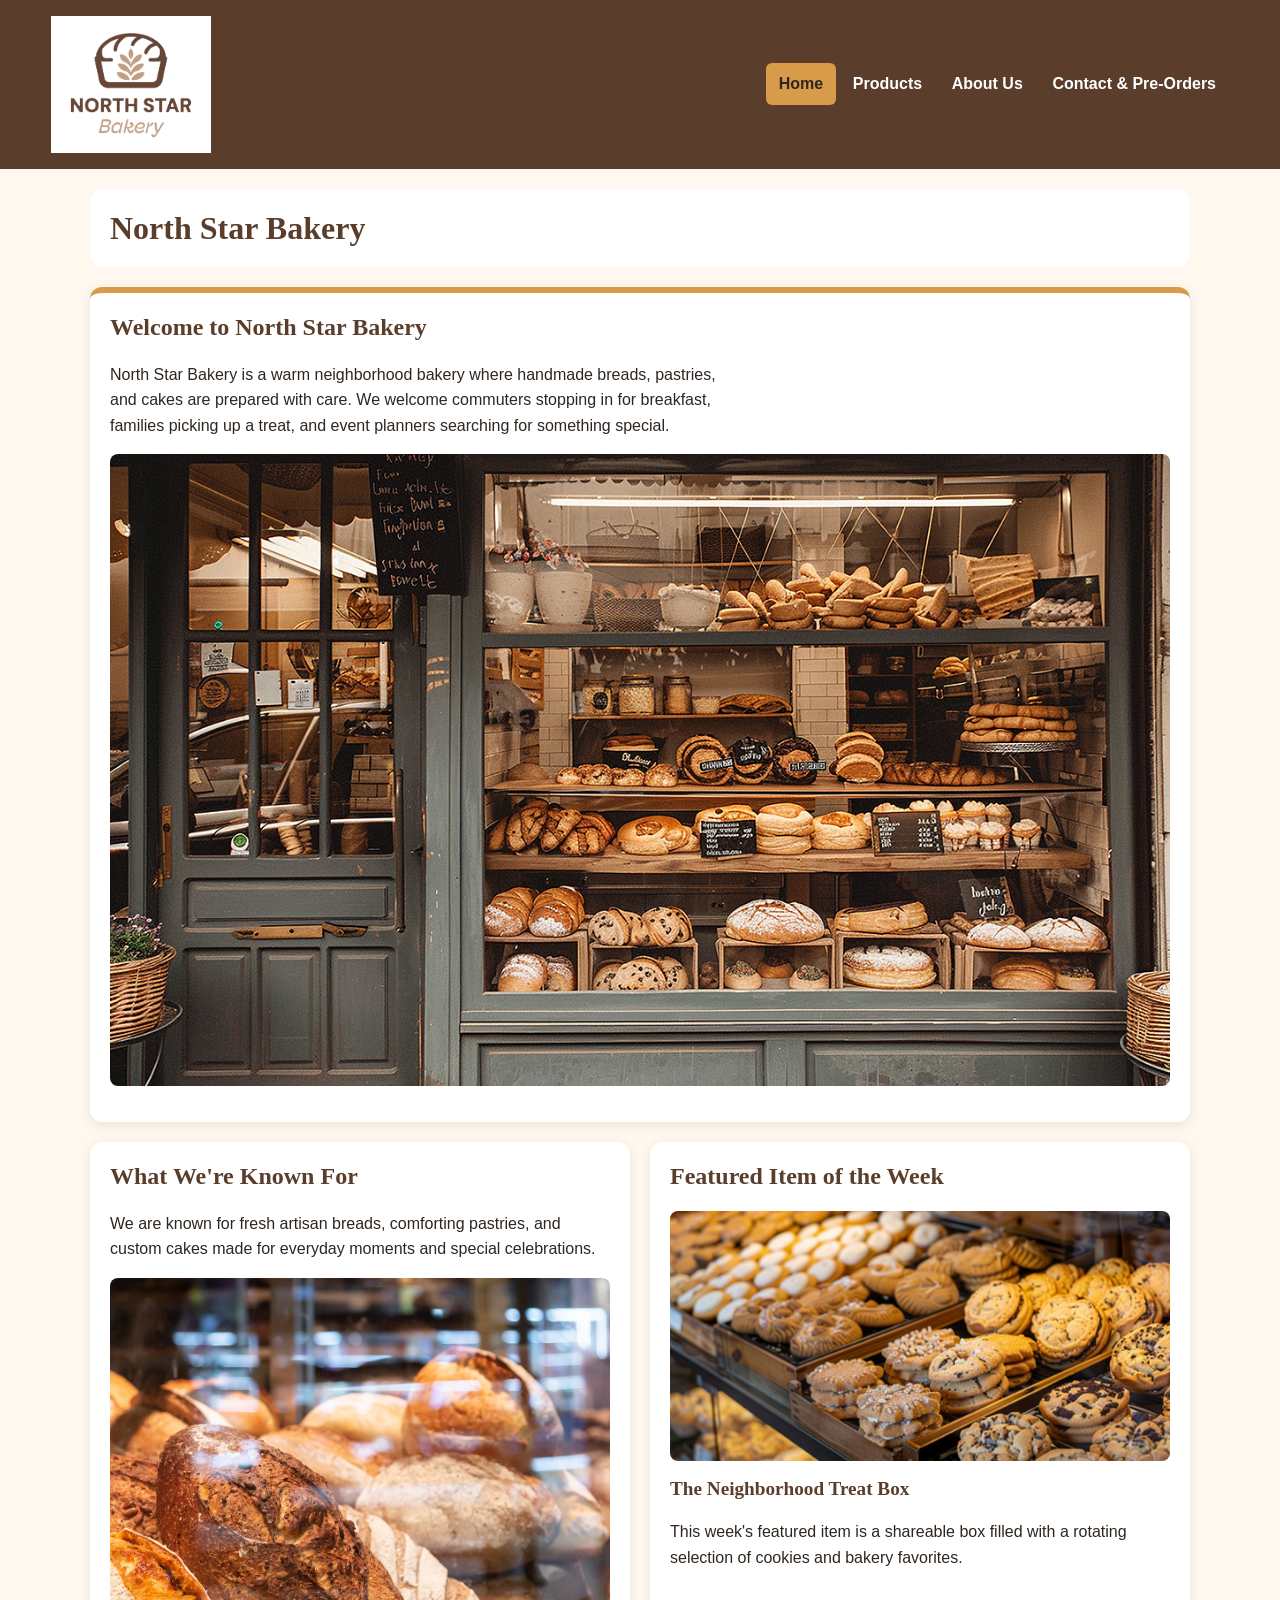
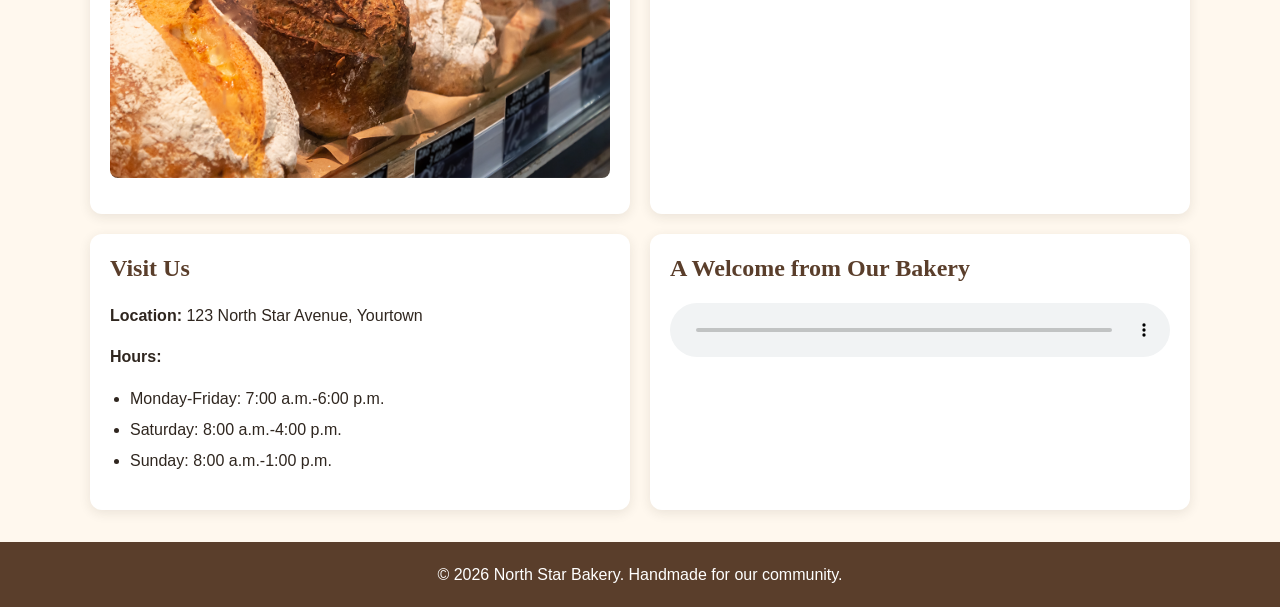
==== index.html @ 64541ff3 "Add North Star Bakery website Add North Star Bakery website" ====
<!DOCTYPE html>
<html lang="en">
<head>
    <meta charset="UTF-8">
    <meta name="viewport" content="width=device-width, initial-scale=1.0">
    <meta name="description" content="North Star Bakery - handmade breads, pastries, cakes, and neighborhood treats.">
    <title>North Star Bakery | Home</title>
    <link rel="stylesheet" href="styles.css">
</head>
<body>
    <header class="site-header">
        <a href="index.html" aria-label="North Star Bakery home">
            <img class="site-logo" src="bakery-logo.png" alt="North Star Bakery logo featuring a loaf of bread and wheat">
        </a>
        <nav class="site-nav" aria-label="Main navigation">
            <ul>
                <li><a href="index.html" aria-current="page">Home</a></li>
                <li><a href="products.html">Products</a></li>
                <li><a href="about.html">About Us</a></li>
                <li><a href="contact.html">Contact &amp; Pre-Orders</a></li>
            </ul>
        </nav>
    </header>

    <main class="site-main">
        <h1>North Star Bakery</h1>

        <section class="card hero">
            <h2>Welcome to North Star Bakery</h2>
            <p>North Star Bakery is a warm neighborhood bakery where handmade breads, pastries, and cakes are prepared with care. We welcome commuters stopping in for breakfast, families picking up a treat, and event planners searching for something special.</p>
            <img class="media" src="bakery-storefront.png" alt="Exterior display of North Star Bakery with shelves filled with freshly baked goods">
        </section>

        <section class="card">
            <h2>What We're Known For</h2>
            <p>We are known for fresh artisan breads, comforting pastries, and custom cakes made for everyday moments and special celebrations.</p>
            <img class="media" src="bakery-bread.png" alt="Selection of freshly baked artisan breads displayed in a bakery case">
        </section>

        <section class="card">
            <h2>Featured Item of the Week</h2>
            <picture>
                <source media="(max-width: 600px)" srcset="bakery-feature-small.png">
                <source media="(min-width: 601px)" srcset="bakery-feature-large.png">
                <img class="media" src="bakery-feature-large.png" alt="Featured selection of fresh baked cookies and pastries from North Star Bakery">
            </picture>
            <h3>The Neighborhood Treat Box</h3>
            <p>This week's featured item is a shareable box filled with a rotating selection of cookies and bakery favorites.</p>
        </section>

        <section class="card">
            <h2>Visit Us</h2>
            <p><strong>Location:</strong> 123 North Star Avenue, Yourtown</p>
            <p><strong>Hours:</strong></p>
            <ul class="hours-list">
                <li>Monday-Friday: 7:00 a.m.-6:00 p.m.</li>
                <li>Saturday: 8:00 a.m.-4:00 p.m.</li>
                <li>Sunday: 8:00 a.m.-1:00 p.m.</li>
            </ul>
        </section>

        <section class="card">
            <h2>A Welcome from Our Bakery</h2>
            <audio controls>
                <source src="bakery-welcome.mp3" type="audio/mpeg">
                Your browser does not support the audio element. Please contact North Star Bakery for a welcome message and current bakery information.
            </audio>
        </section>
    </main>

    <footer class="site-footer">
        <p>&copy; 2026 North Star Bakery. Handmade for our community.</p>
    </footer>
</body>
</html>
---- styles.css ----
/* North Star Bakery - Touchstone 3
   Mobile-first responsive design using Flexbox.
*/

:root {
    --brown: #5a3e2b;
    --cream: #fff8ee;
    --tan: #c49a78;
    --gold: #d89b4a;
    --white: #ffffff;
    --text: #2f261f;
}

* {
    box-sizing: border-box;
}

html {
    scroll-behavior: smooth;
}

body {
    margin: 0;
    background: var(--cream);
    color: var(--text);
    font-family: Arial, Helvetica, sans-serif;
    line-height: 1.6;
}

h1,
h2,
h3 {
    margin-top: 0;
    color: var(--brown);
    font-family: Georgia, "Times New Roman", serif;
    line-height: 1.2;
}

h1 {
    font-size: 2rem;
    margin-bottom: 1rem;
}

h2 {
    font-size: 1.5rem;
}

h3 {
    font-size: 1.2rem;
}

p,
ul {
    max-width: 70ch;
}

a {
    color: var(--brown);
    font-weight: 700;
}

a:hover,
a:focus {
    color: #7b573f;
}

.site-header {
    background: var(--brown);
    color: var(--white);
    padding: 1rem;
    display: flex;
    flex-direction: column;
    align-items: center;
    gap: 1rem;
}

.site-logo {
    width: min(180px, 70vw);
    height: auto;
    display: block;
}

.site-nav ul {
    list-style: none;
    padding: 0;
    margin: 0;
    display: flex;
    flex-direction: column;
    align-items: center;
    gap: 0.5rem;
}

.site-nav a {
    display: block;
    padding: 0.5rem 0.8rem;
    border-radius: 6px;
    color: var(--white);
    text-decoration: none;
}

.site-nav a:hover,
.site-nav a:focus,
.site-nav a[aria-current="page"] {
    background: var(--gold);
    color: var(--text);
}

.site-main {
    width: min(1100px, 92%);
    margin: 0 auto;
    padding: 1.25rem 0 2rem;
    display: flex;
    flex-direction: column;
    gap: 1rem;
}

.site-main > h1 {
    background: var(--white);
    padding: 1.25rem;
    border-radius: 12px;
    margin-bottom: 0;
}

.card {
    background: var(--white);
    padding: 1.25rem;
    border-radius: 12px;
    box-shadow: 0 3px 12px rgba(47, 38, 31, 0.10);
}

.hero {
    border-top: 6px solid var(--gold);
}

.media {
    width: 100%;
    height: auto;
    display: block;
    border-radius: 8px;
    margin: 1rem 0;
}

figure {
    margin: 1rem 0 0;
}

figcaption {
    margin-top: 0.5rem;
    font-size: 0.95rem;
    color: #5d5148;
}

.price-list {
    padding-left: 1.25rem;
}

.hours-list {
    padding-left: 1.25rem;
}

.site-main section ul li {
    margin-bottom: 0.35rem;
}

audio,
video {
    display: block;
    width: 100%;
    margin-top: 1rem;
}

form {
    display: flex;
    flex-direction: column;
    gap: 1rem;
}

fieldset {
    border: 2px solid var(--tan);
    border-radius: 10px;
    padding: 1rem;
    display: flex;
    flex-direction: column;
    gap: 0.85rem;
}

legend {
    padding: 0 0.5rem;
    font-family: Georgia, "Times New Roman", serif;
    font-weight: 700;
    color: var(--brown);
}

label {
    font-weight: 700;
}

input,
select,
textarea {
    width: 100%;
    padding: 0.7rem;
    border: 1px solid #8e7867;
    border-radius: 6px;
    background: var(--white);
    color: var(--text);
    font: inherit;
}

input:focus,
select:focus,
textarea:focus {
    outline: 3px solid rgba(216, 155, 74, 0.45);
    border-color: var(--brown);
}

button {
    align-self: flex-start;
    border: 0;
    border-radius: 7px;
    background: var(--gold);
    color: var(--text);
    font: inherit;
    font-weight: 700;
    padding: 0.75rem 1.25rem;
    cursor: pointer;
}

button:hover,
button:focus {
    background: var(--tan);
}

.site-footer {
    background: var(--brown);
    color: var(--white);
    text-align: center;
    padding: 1.25rem;
}

.site-footer p {
    margin: 0 auto;
}

@media (min-width: 768px) {
    .site-header {
        flex-direction: row;
        justify-content: space-between;
        padding: 1rem 4%;
    }

    .site-nav ul {
        flex-direction: row;
        justify-content: flex-end;
        gap: 0.25rem;
    }

    .site-main {
        flex-direction: row;
        flex-wrap: wrap;
        align-items: stretch;
        gap: 1.25rem;
    }

    .site-main > h1 {
        flex: 0 0 100%;
    }

    .site-main > .card {
        flex: 1 1 45%;
        min-width: 300px;
    }

    .site-main > .card.hero {
        flex-basis: 100%;
    }

    .site-main > .wide {
        flex-basis: 100%;
    }

    .site-logo {
        width: 160px;
    }
}
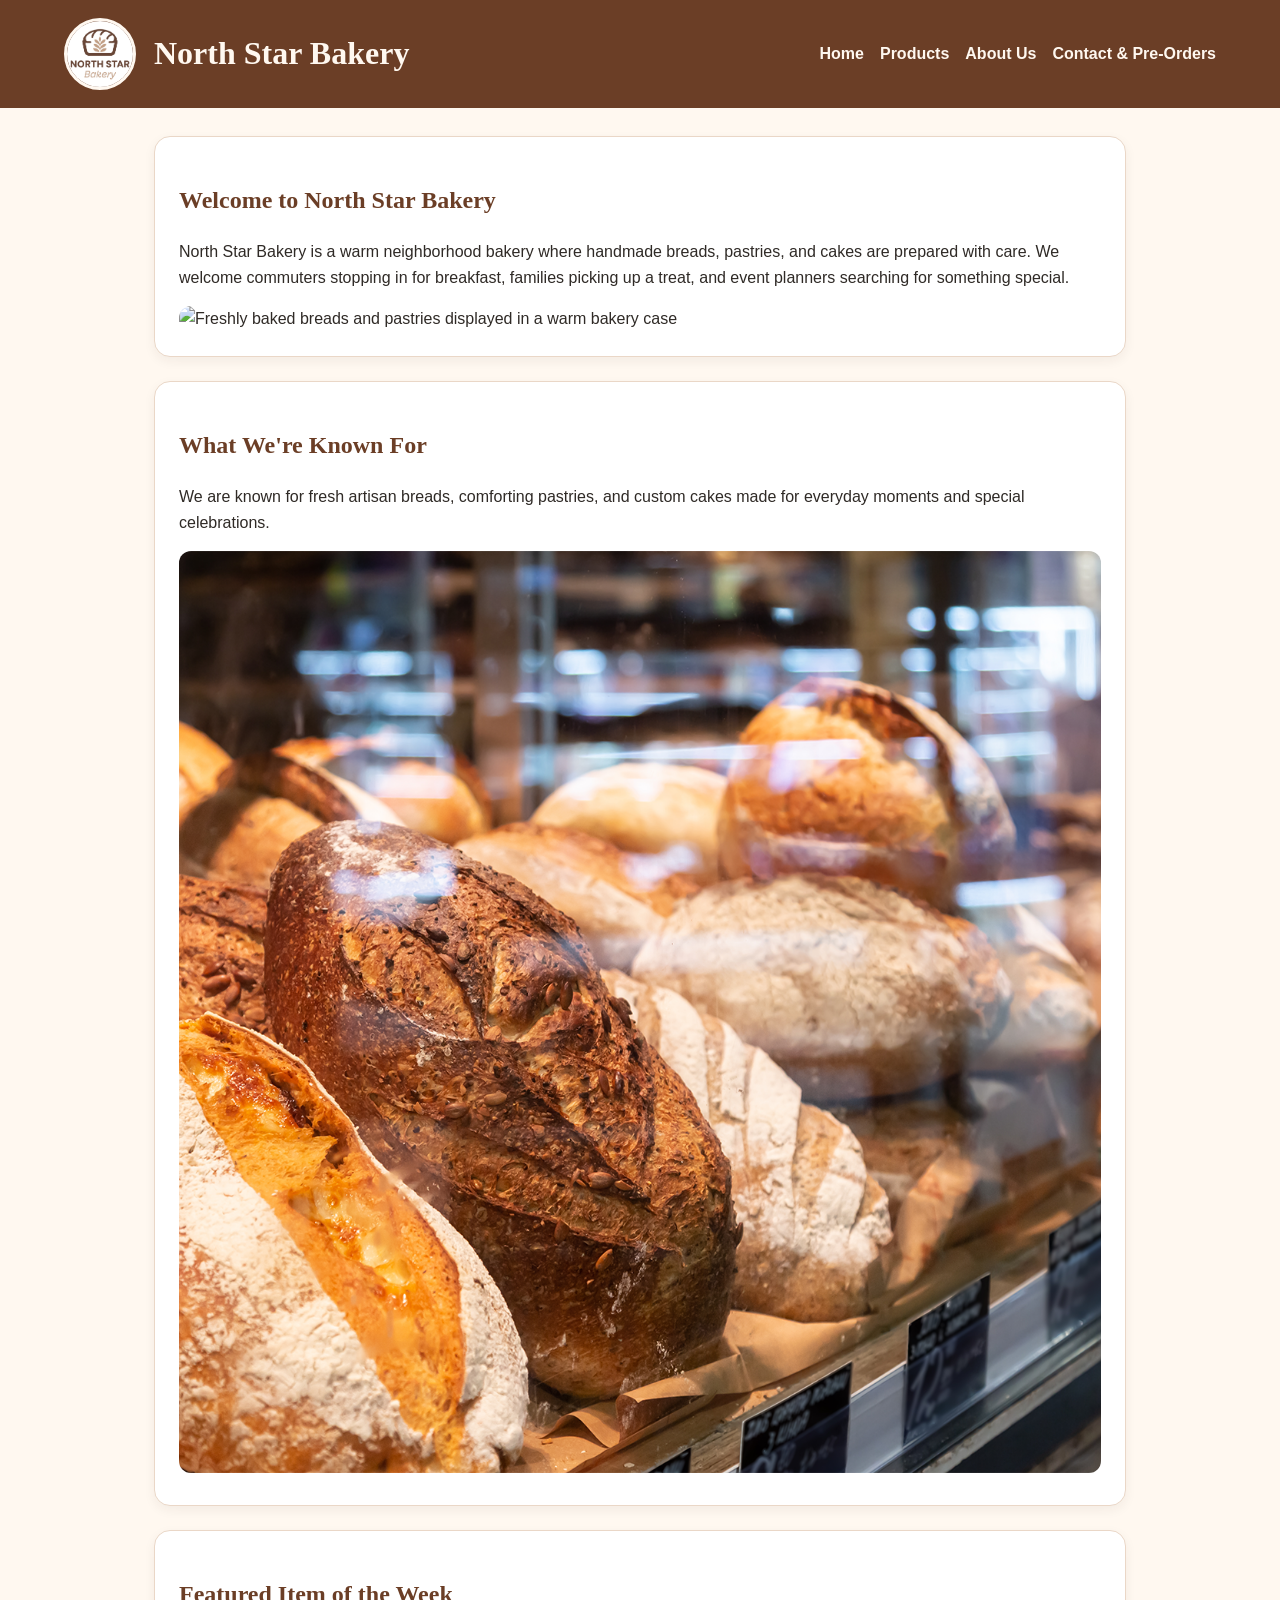
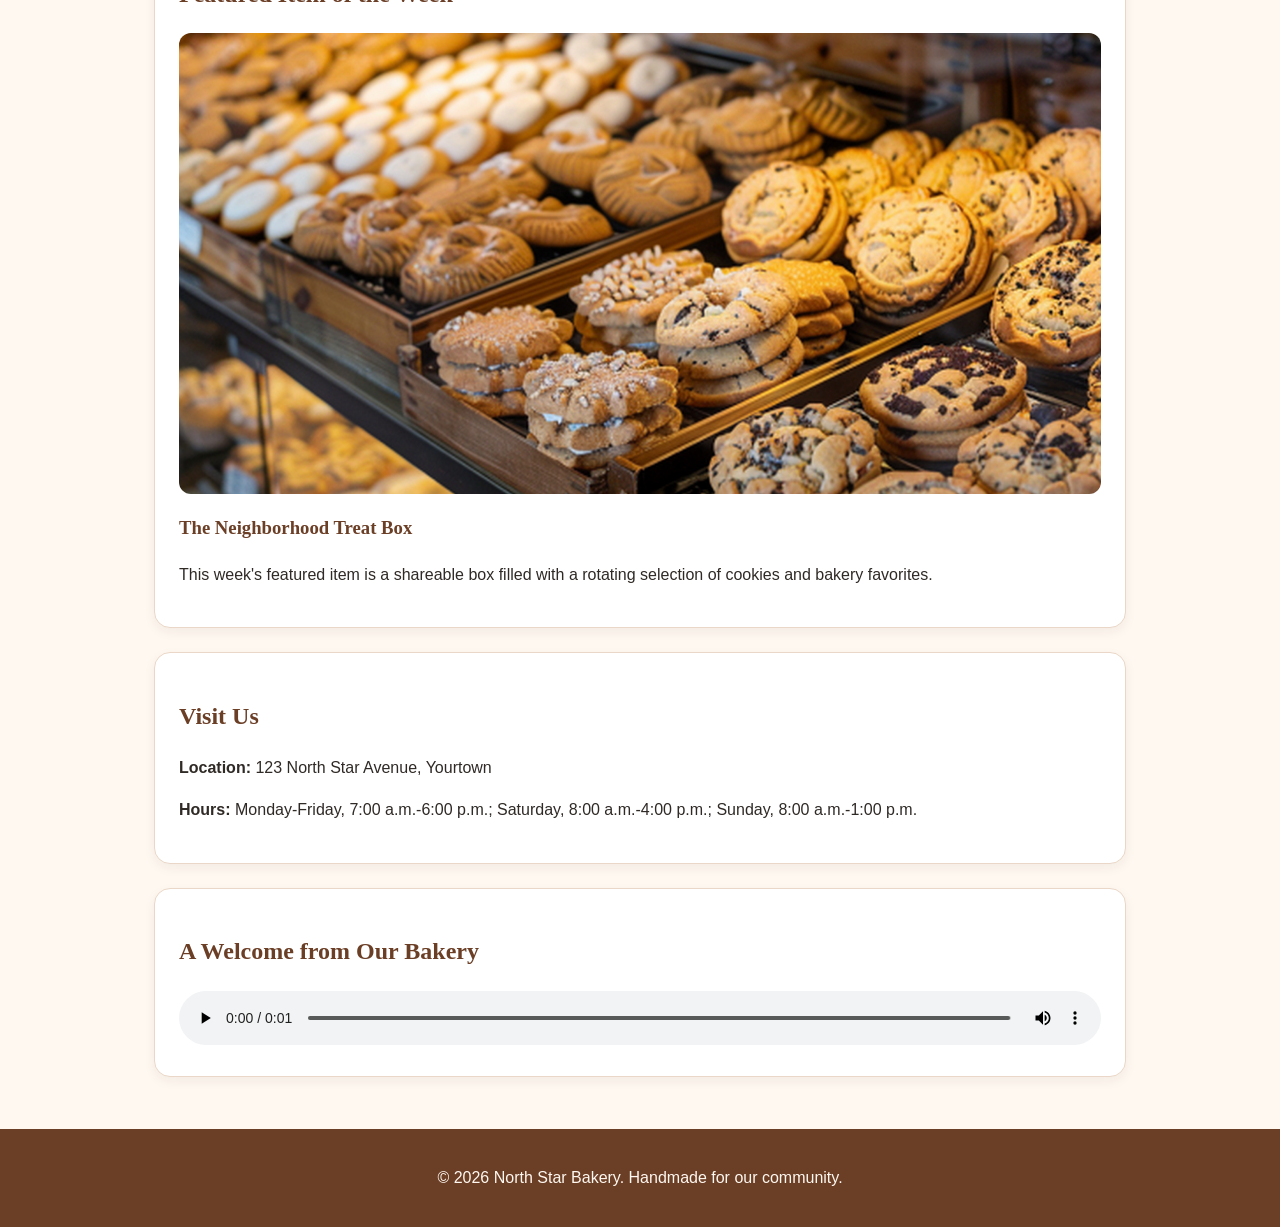
==== commit 78fee93c: "Add files via upload Update website for Touchstone 4" ====
--- a/index.html
+++ b/index.html
@@ -1,75 +1,19 @@
 <!DOCTYPE html>
-<html lang="en">
-<head>
-    <meta charset="UTF-8">
-    <meta name="viewport" content="width=device-width, initial-scale=1.0">
-    <meta name="description" content="North Star Bakery - handmade breads, pastries, cakes, and neighborhood treats.">
-    <title>North Star Bakery | Home</title>
-    <link rel="stylesheet" href="styles.css">
-</head>
-<body>
-    <header class="site-header">
-        <a href="index.html" aria-label="North Star Bakery home">
-            <img class="site-logo" src="bakery-logo.png" alt="North Star Bakery logo featuring a loaf of bread and wheat">
-        </a>
-        <nav class="site-nav" aria-label="Main navigation">
-            <ul>
-                <li><a href="index.html" aria-current="page">Home</a></li>
-                <li><a href="products.html">Products</a></li>
-                <li><a href="about.html">About Us</a></li>
-                <li><a href="contact.html">Contact &amp; Pre-Orders</a></li>
-            </ul>
-        </nav>
-    </header>
-
-    <main class="site-main">
-        <h1>North Star Bakery</h1>
-
-        <section class="card hero">
-            <h2>Welcome to North Star Bakery</h2>
-            <p>North Star Bakery is a warm neighborhood bakery where handmade breads, pastries, and cakes are prepared with care. We welcome commuters stopping in for breakfast, families picking up a treat, and event planners searching for something special.</p>
-            <img class="media" src="bakery-storefront.png" alt="Exterior display of North Star Bakery with shelves filled with freshly baked goods">
-        </section>
-
-        <section class="card">
-            <h2>What We're Known For</h2>
-            <p>We are known for fresh artisan breads, comforting pastries, and custom cakes made for everyday moments and special celebrations.</p>
-            <img class="media" src="bakery-bread.png" alt="Selection of freshly baked artisan breads displayed in a bakery case">
-        </section>
-
-        <section class="card">
-            <h2>Featured Item of the Week</h2>
-            <picture>
-                <source media="(max-width: 600px)" srcset="bakery-feature-small.png">
-                <source media="(min-width: 601px)" srcset="bakery-feature-large.png">
-                <img class="media" src="bakery-feature-large.png" alt="Featured selection of fresh baked cookies and pastries from North Star Bakery">
-            </picture>
-            <h3>The Neighborhood Treat Box</h3>
-            <p>This week's featured item is a shareable box filled with a rotating selection of cookies and bakery favorites.</p>
-        </section>
-
-        <section class="card">
-            <h2>Visit Us</h2>
-            <p><strong>Location:</strong> 123 North Star Avenue, Yourtown</p>
-            <p><strong>Hours:</strong></p>
-            <ul class="hours-list">
-                <li>Monday-Friday: 7:00 a.m.-6:00 p.m.</li>
-                <li>Saturday: 8:00 a.m.-4:00 p.m.</li>
-                <li>Sunday: 8:00 a.m.-1:00 p.m.</li>
-            </ul>
-        </section>
-
-        <section class="card">
-            <h2>A Welcome from Our Bakery</h2>
-            <audio controls>
-                <source src="bakery-welcome.mp3" type="audio/mpeg">
-                Your browser does not support the audio element. Please contact North Star Bakery for a welcome message and current bakery information.
-            </audio>
-        </section>
-    </main>
-
-    <footer class="site-footer">
-        <p>&copy; 2026 North Star Bakery. Handmade for our community.</p>
-    </footer>
-</body>
-</html>
+<html lang="en"><head><meta charset="UTF-8"><meta name="viewport" content="width=device-width, initial-scale=1.0">
+<title>North Star Bakery | Home</title><link rel="stylesheet" href="styles.css"></head>
+<body><header><img src="bakery-logo.png" alt="North Star Bakery logo featuring a loaf of bread and wheat">
+<h1>North Star Bakery</h1><nav aria-label="Main navigation"><ul>
+<li><a href="index.html">Home</a></li><li><a href="products.html">Products</a></li><li><a href="about.html">About Us</a></li><li><a href="contact.html">Contact &amp; Pre-Orders</a></li>
+</ul></nav></header><main>
+<section><h2>Welcome to North Star Bakery</h2>
+<p>North Star Bakery is a warm neighborhood bakery where handmade breads, pastries, and cakes are prepared with care. We welcome commuters stopping in for breakfast, families picking up a treat, and event planners searching for something special.</p>
+<img src="bakery-storefront.jpg" alt="Freshly baked breads and pastries displayed in a warm bakery case"></section>
+<section><h2>What We're Known For</h2><p>We are known for fresh artisan breads, comforting pastries, and custom cakes made for everyday moments and special celebrations.</p>
+<img src="bakery-bread.png" alt="Selection of freshly baked artisan breads displayed in a bakery case"></section>
+<section><h2>Featured Item of the Week</h2><picture><source media="(max-width: 600px)" srcset="bakery-feature-small.png"><source media="(min-width: 601px)" srcset="bakery-feature-large.png"><img src="bakery-feature-large.png" alt="Featured selection of fresh baked cookies and pastries from North Star Bakery"></picture>
+<h3>The Neighborhood Treat Box</h3><p>This week's featured item is a shareable box filled with a rotating selection of cookies and bakery favorites.</p></section>
+<section><h2>Visit Us</h2><p><strong>Location:</strong> 123 North Star Avenue, Yourtown</p><p><strong>Hours:</strong> Monday-Friday, 7:00 a.m.-6:00 p.m.; Saturday, 8:00 a.m.-4:00 p.m.; Sunday, 8:00 a.m.-1:00 p.m.</p></section>
+<section><h2>A Welcome from Our Bakery</h2><audio controls><source src="bakery-welcome.mp3" type="audio/mpeg">Your browser does not support the audio element.</audio></section>
+</main>
+<footer><p>&copy; 2026 North Star Bakery. Handmade for our community.</p></footer>
+<script src="script.js"></script></body></html>
--- a/styles.css
+++ b/styles.css
@@ -1,285 +1,37 @@
-/* North Star Bakery - Touchstone 3
-   Mobile-first responsive design using Flexbox.
-*/
 
-:root {
-    --brown: #5a3e2b;
-    --cream: #fff8ee;
-    --tan: #c49a78;
-    --gold: #d89b4a;
-    --white: #ffffff;
-    --text: #2f261f;
-}
-
-* {
-    box-sizing: border-box;
-}
-
-html {
-    scroll-behavior: smooth;
-}
-
-body {
-    margin: 0;
-    background: var(--cream);
-    color: var(--text);
-    font-family: Arial, Helvetica, sans-serif;
-    line-height: 1.6;
-}
-
-h1,
-h2,
-h3 {
-    margin-top: 0;
-    color: var(--brown);
-    font-family: Georgia, "Times New Roman", serif;
-    line-height: 1.2;
-}
-
-h1 {
-    font-size: 2rem;
-    margin-bottom: 1rem;
-}
-
-h2 {
-    font-size: 1.5rem;
-}
-
-h3 {
-    font-size: 1.2rem;
-}
-
-p,
-ul {
-    max-width: 70ch;
-}
-
-a {
-    color: var(--brown);
-    font-weight: 700;
-}
-
-a:hover,
-a:focus {
-    color: #7b573f;
-}
-
-.site-header {
-    background: var(--brown);
-    color: var(--white);
-    padding: 1rem;
-    display: flex;
-    flex-direction: column;
-    align-items: center;
-    gap: 1rem;
-}
-
-.site-logo {
-    width: min(180px, 70vw);
-    height: auto;
-    display: block;
-}
-
-.site-nav ul {
-    list-style: none;
-    padding: 0;
-    margin: 0;
-    display: flex;
-    flex-direction: column;
-    align-items: center;
-    gap: 0.5rem;
-}
-
-.site-nav a {
-    display: block;
-    padding: 0.5rem 0.8rem;
-    border-radius: 6px;
-    color: var(--white);
-    text-decoration: none;
-}
-
-.site-nav a:hover,
-.site-nav a:focus,
-.site-nav a[aria-current="page"] {
-    background: var(--gold);
-    color: var(--text);
-}
-
-.site-main {
-    width: min(1100px, 92%);
-    margin: 0 auto;
-    padding: 1.25rem 0 2rem;
-    display: flex;
-    flex-direction: column;
-    gap: 1rem;
-}
-
-.site-main > h1 {
-    background: var(--white);
-    padding: 1.25rem;
-    border-radius: 12px;
-    margin-bottom: 0;
-}
-
-.card {
-    background: var(--white);
-    padding: 1.25rem;
-    border-radius: 12px;
-    box-shadow: 0 3px 12px rgba(47, 38, 31, 0.10);
-}
-
-.hero {
-    border-top: 6px solid var(--gold);
-}
-
-.media {
-    width: 100%;
-    height: auto;
-    display: block;
-    border-radius: 8px;
-    margin: 1rem 0;
-}
-
-figure {
-    margin: 1rem 0 0;
-}
-
-figcaption {
-    margin-top: 0.5rem;
-    font-size: 0.95rem;
-    color: #5d5148;
-}
-
-.price-list {
-    padding-left: 1.25rem;
-}
-
-.hours-list {
-    padding-left: 1.25rem;
-}
-
-.site-main section ul li {
-    margin-bottom: 0.35rem;
-}
-
-audio,
-video {
-    display: block;
-    width: 100%;
-    margin-top: 1rem;
-}
-
-form {
-    display: flex;
-    flex-direction: column;
-    gap: 1rem;
-}
-
-fieldset {
-    border: 2px solid var(--tan);
-    border-radius: 10px;
-    padding: 1rem;
-    display: flex;
-    flex-direction: column;
-    gap: 0.85rem;
-}
-
-legend {
-    padding: 0 0.5rem;
-    font-family: Georgia, "Times New Roman", serif;
-    font-weight: 700;
-    color: var(--brown);
-}
-
-label {
-    font-weight: 700;
-}
-
-input,
-select,
-textarea {
-    width: 100%;
-    padding: 0.7rem;
-    border: 1px solid #8e7867;
-    border-radius: 6px;
-    background: var(--white);
-    color: var(--text);
-    font: inherit;
-}
-
-input:focus,
-select:focus,
-textarea:focus {
-    outline: 3px solid rgba(216, 155, 74, 0.45);
-    border-color: var(--brown);
-}
-
-button {
-    align-self: flex-start;
-    border: 0;
-    border-radius: 7px;
-    background: var(--gold);
-    color: var(--text);
-    font: inherit;
-    font-weight: 700;
-    padding: 0.75rem 1.25rem;
-    cursor: pointer;
-}
-
-button:hover,
-button:focus {
-    background: var(--tan);
-}
-
-.site-footer {
-    background: var(--brown);
-    color: var(--white);
-    text-align: center;
-    padding: 1.25rem;
-}
-
-.site-footer p {
-    margin: 0 auto;
-}
-
-@media (min-width: 768px) {
-    .site-header {
-        flex-direction: row;
-        justify-content: space-between;
-        padding: 1rem 4%;
-    }
-
-    .site-nav ul {
-        flex-direction: row;
-        justify-content: flex-end;
-        gap: 0.25rem;
-    }
-
-    .site-main {
-        flex-direction: row;
-        flex-wrap: wrap;
-        align-items: stretch;
-        gap: 1.25rem;
-    }
-
-    .site-main > h1 {
-        flex: 0 0 100%;
-    }
-
-    .site-main > .card {
-        flex: 1 1 45%;
-        min-width: 300px;
-    }
-
-    .site-main > .card.hero {
-        flex-basis: 100%;
-    }
-
-    .site-main > .wide {
-        flex-basis: 100%;
-    }
-
-    .site-logo {
-        width: 160px;
-    }
-}
+:root{--cream:#FFF8F0;--brown:#6B3E26;--peach:#D88C5A;--charcoal:#2F2A26}
+*{box-sizing:border-box}
+body{margin:0;background:var(--cream);color:var(--charcoal);font-family:Arial,sans-serif;line-height:1.6}
+header{background:var(--brown);color:var(--cream);padding:18px 5%;display:flex;align-items:center;gap:18px;flex-wrap:wrap}
+header img{width:72px;height:72px;object-fit:cover;border-radius:50%;border:3px solid var(--cream)}
+h1,h2,h3{font-family:Georgia,serif;color:var(--brown)}
+header h1{color:var(--cream);margin:0;font-size:2rem}
+nav{margin-left:auto}
+nav ul{list-style:none;display:flex;gap:16px;flex-wrap:wrap;margin:0;padding:0}
+nav a{color:var(--cream);text-decoration:none;font-weight:bold}
+nav a:hover,nav a:focus{color:#fff}
+main{max-width:1100px;margin:0 auto;padding:28px 5%}
+section,.panel{background:white;border:1px solid #ead7c7;border-radius:16px;padding:24px;margin:0 0 24px;box-shadow:0 4px 12px rgba(47,42,38,.06)}
+img,video{max-width:100%;border-radius:12px}
+picture img{width:100%;display:block}
+audio{width:100%}
+footer{background:var(--brown);color:var(--cream);text-align:center;padding:20px}
+.btn{border:0;border-radius:10px;background:var(--peach);color:white;padding:10px 14px;font-weight:bold;cursor:pointer}
+.btn:hover{filter:brightness(.95)}
+.product-grid{display:flex;flex-wrap:wrap;gap:18px}
+.product-card{flex:1 1 250px;border:1px solid #ead7c7;border-radius:14px;padding:18px;background:#fffaf6}
+.product-card h3{margin-top:0}
+.favorite-btn{width:100%}
+.favorite-btn.active{background:var(--brown)}
+.favorite-summary{position:sticky;top:10px;background:#fff3e8;border-left:5px solid var(--peach)}
+.favorite-list{margin:8px 0 0;padding-left:20px}
+.form-grid{display:grid;grid-template-columns:1fr 1fr;gap:18px}
+.field{display:flex;flex-direction:column}
+.field.full{grid-column:1/-1}
+label{font-weight:bold;margin-bottom:5px}
+input,textarea,select{padding:11px;border:1px solid #bda895;border-radius:8px;font:inherit}
+textarea{min-height:130px}
+.error{color:#a11;font-size:.92rem;min-height:1.4em;margin-top:4px;font-weight:bold}
+.success{background:#e9f7ea;border:1px solid #8abf8d;padding:12px;border-radius:8px}
+.small-note{font-size:.9rem;color:#665d57}
+@media(max-width:700px){header{justify-content:center}nav{margin-left:0}.form-grid{grid-template-columns:1fr}.field.full{grid-column:auto}main{padding:20px 4%}}
